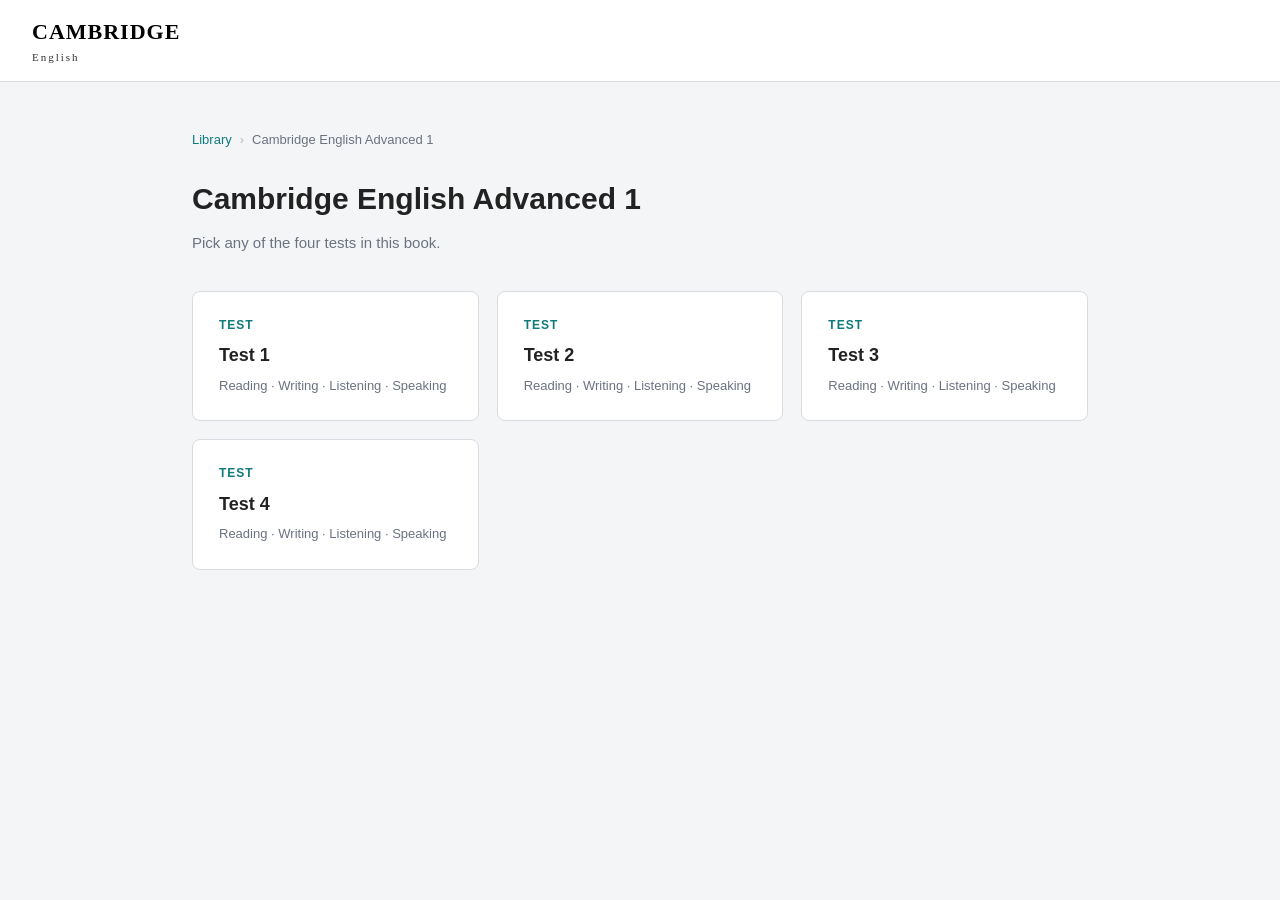
==== book.html @ 83635b46 "Add files via upload" ====
<!DOCTYPE html>
<html lang="en">
<head>
<meta charset="UTF-8">
<meta name="viewport" content="width=device-width, initial-scale=1.0">
<title>Cambridge English — Select Test</title>
<link rel="stylesheet" href="css/base.css">
</head>
<body>

<div class="header">
  <div class="brand">
    <div class="brand-logo">CAMBRIDGE<small>English</small></div>
  </div>
</div>

<div class="menu-container">
  <div class="breadcrumb">
    <a href="index.html">Library</a>
    <span class="sep">›</span>
    <span id="bookTitle">Book</span>
  </div>

  <h1 id="pageTitle">Select a test</h1>
  <p class="subtitle">Pick any of the four tests in this book.</p>

  <div class="menu-grid" id="testGrid"></div>
</div>

<script>
  const params = new URLSearchParams(window.location.search);
  const book = params.get('book') || 'cae1';

  const BOOKS = {
    cae1: { title: 'Cambridge English Advanced 1', tests: 4 },
    cae2: { title: 'Cambridge English Advanced 2', tests: 4 },
    cae3: { title: 'Cambridge English Advanced 3', tests: 4 },
    cae4: { title: 'Cambridge English Advanced 4', tests: 4 },
    cae5: { title: 'Cambridge English Advanced 5', tests: 4 },
  };

  const info = BOOKS[book] || { title: 'Unknown book', tests: 0 };
  document.getElementById('bookTitle').textContent = info.title;
  document.getElementById('pageTitle').textContent = info.title;

  const grid = document.getElementById('testGrid');
  for (let i = 1; i <= info.tests; i++) {
    const card = document.createElement('a');
    card.className = 'menu-card';
    card.href = `test.html?book=${book}&test=${i}`;
    card.innerHTML = `
      <span class="card-label">Test</span>
      <span class="card-title">Test ${i}</span>
      <span class="card-meta">Reading · Writing · Listening · Speaking</span>`;
    grid.appendChild(card);
  }
</script>

</body>
</html>
---- css/base.css ----
:root {
  --bg: #f4f5f7;
  --border: #d8dce2;
  --text: #1a1a1a;
  --muted: #6b7280;
  --teal: #0f7a7a;
  --teal-dark: #0b5c5c;
  --blue: #4a9eff;
  --orange: #ff8c1a;
}

* { box-sizing: border-box; }

html, body {
  margin: 0;
  padding: 0;
  font-family: Arial, Helvetica, sans-serif;
  background: var(--bg);
  color: var(--text);
  font-size: 15px;
  line-height: 1.6;
}

a { color: inherit; text-decoration: none; }

/* Shared page header */
.header {
  background: #fff;
  border-bottom: 1px solid var(--border);
  padding: 14px 32px;
  display: flex;
  align-items: center;
  justify-content: space-between;
}
.brand { display: flex; align-items: center; gap: 16px; }
.brand-logo {
  font-family: 'Times New Roman', serif;
  font-weight: bold;
  font-size: 22px;
  letter-spacing: 1px;
  color: #000;
}
.brand-logo small {
  display: block;
  font-size: 11px;
  font-weight: normal;
  letter-spacing: 2px;
  color: #333;
}
.candidate-id {
  font-size: 13px;
  color: #333;
  margin-left: 40px;
}
.header-icons {
  display: flex;
  gap: 22px;
  color: #444;
  font-size: 18px;
}
.header-icons span { cursor: pointer; }

/* Menu / selection pages */
.menu-container {
  max-width: 960px;
  margin: 0 auto;
  padding: 48px 32px 80px;
}
.menu-container h1 {
  font-size: 30px;
  margin: 0 0 8px;
  color: #222;
}
.menu-container .subtitle {
  color: var(--muted);
  font-size: 15px;
  margin: 0 0 36px;
}
.breadcrumb {
  display: flex;
  gap: 8px;
  font-size: 13px;
  color: var(--muted);
  margin-bottom: 24px;
  flex-wrap: wrap;
}
.breadcrumb a { color: var(--teal); }
.breadcrumb a:hover { text-decoration: underline; }
.breadcrumb .sep { color: #bbb; }

.menu-grid {
  display: grid;
  grid-template-columns: repeat(auto-fit, minmax(260px, 1fr));
  gap: 18px;
}
.menu-card {
  background: #fff;
  border: 1px solid var(--border);
  border-radius: 8px;
  padding: 24px 26px;
  cursor: pointer;
  transition: border-color 0.15s, transform 0.15s, box-shadow 0.15s;
  display: flex;
  flex-direction: column;
  gap: 6px;
  text-align: left;
  font-family: inherit;
  font-size: inherit;
  color: inherit;
}
.menu-card:hover {
  border-color: var(--teal);
  transform: translateY(-2px);
  box-shadow: 0 6px 16px rgba(15, 122, 122, 0.12);
}
.menu-card .card-label {
  font-size: 12px;
  text-transform: uppercase;
  letter-spacing: 1px;
  color: var(--teal);
  font-weight: bold;
}
.menu-card .card-title {
  font-size: 18px;
  font-weight: bold;
  color: #222;
}
.menu-card .card-meta {
  font-size: 13px;
  color: var(--muted);
}
.menu-card.disabled {
  opacity: 0.5;
  cursor: not-allowed;
}
.menu-card.disabled:hover {
  border-color: var(--border);
  transform: none;
  box-shadow: none;
}

.error-box {
  background: #fff3f3;
  border: 1px solid #f5c2c2;
  color: #8a1f1f;
  padding: 20px 24px;
  border-radius: 6px;
  margin: 24px 0;
}
.coming-soon {
  background: #fff;
  border: 1px dashed #b8bec8;
  border-radius: 8px;
  padding: 48px 32px;
  text-align: center;
  color: var(--muted);
  margin: 24px 0;
}
.coming-soon h2 {
  color: #444;
  margin: 0 0 8px;
  font-size: 22px;
}
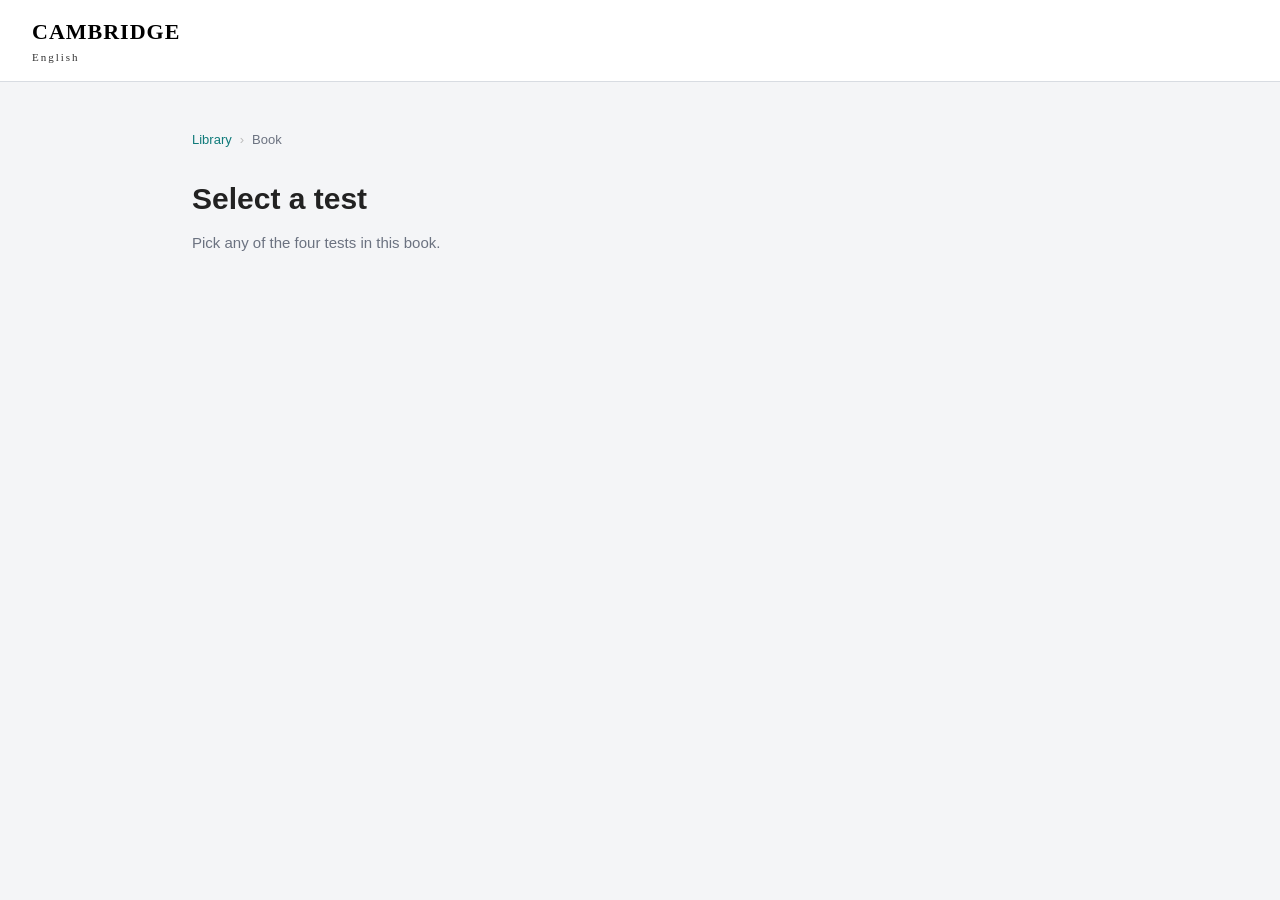
==== commit 1a78fcc4: "Update book.html" ====
--- a/book.html
+++ b/book.html
@@ -39,19 +39,21 @@
     cae5: { title: 'Cambridge English Advanced 5', tests: 4 },
   };
 
-  const info = BOOKS[book] || { title: 'Unknown book', tests: 0 };
-  document.getElementById('bookTitle').textContent = info.title;
-  document.getElementById('pageTitle').textContent = info.title;
-
   const grid = document.getElementById('testGrid');
-  for (let i = 1; i <= info.tests; i++) {
+  // Determine the starting test number
+  const startNum = (book === 'cae2') ? 5 : 1; 
+  const endNum = (book === 'cae2') ? 8 : info.tests;
+  
+  for (let i = startNum; i <= endNum; i++) {
     const card = document.createElement('a');
     card.className = 'menu-card';
+    // This will now link to test.html?book=cae2&test=5 (6, 7, or 8)
     card.href = `test.html?book=${book}&test=${i}`;
+    
     card.innerHTML = `
-      <span class="card-label">Test</span>
-      <span class="card-title">Test ${i}</span>
-      <span class="card-meta">Reading · Writing · Listening · Speaking</span>`;
+      <span class="card-label">Test ${i}</span>
+      <span class="card-title">Practice Test ${i}</span>
+    `;
     grid.appendChild(card);
   }
 </script>
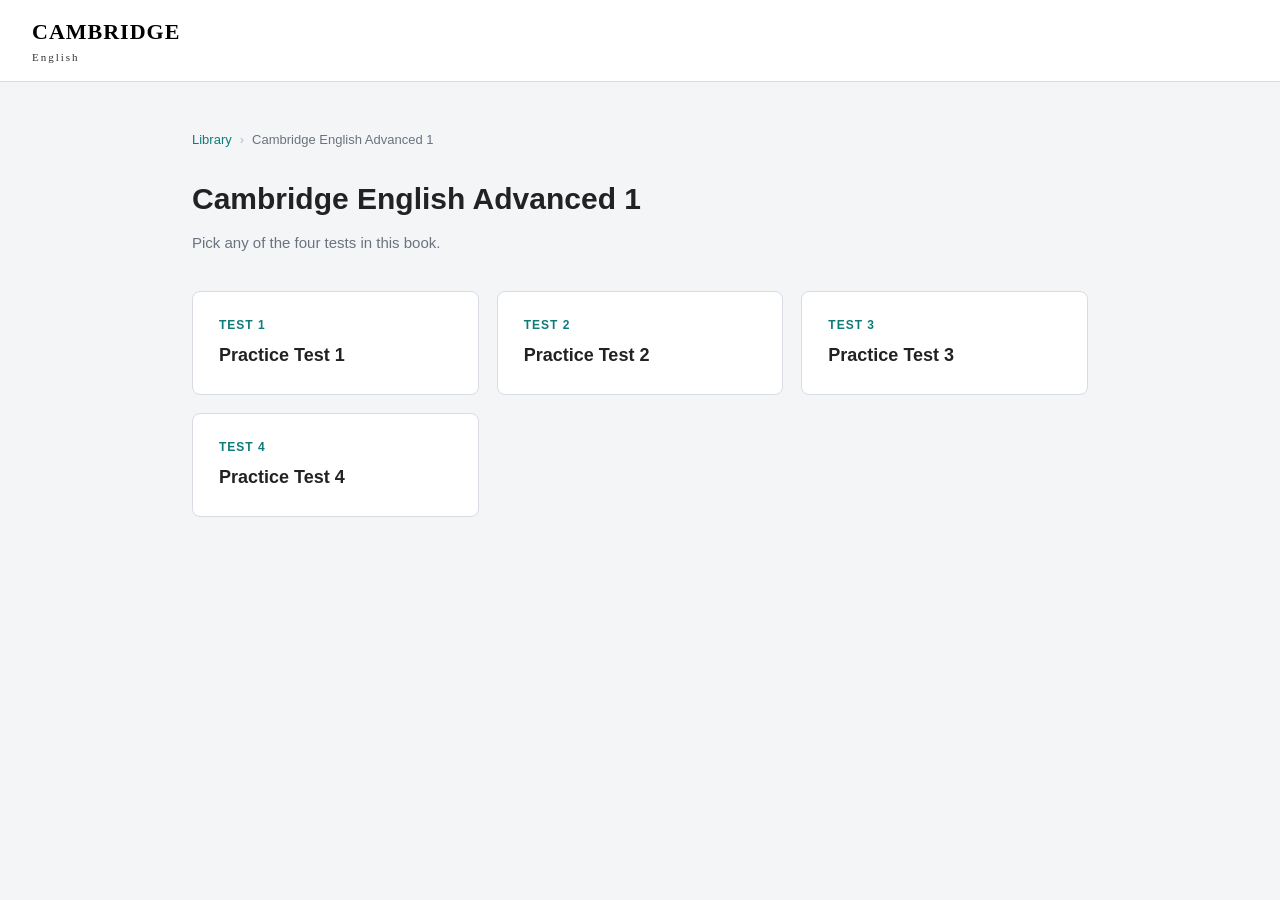
==== commit c675ffdf: "Update book.html" ====
--- a/book.html
+++ b/book.html
@@ -39,15 +39,25 @@
     cae5: { title: 'Cambridge English Advanced 5', tests: 4 },
   };
 
+  // FIX 1: Define info so the script knows how many tests exist
+  const info = BOOKS[book] || { title: 'Unknown book', tests: 4 };
+
+  // FIX 2: Restore the titles so the user knows which book they opened
+  document.getElementById('bookTitle').textContent = info.title;
+  document.getElementById('pageTitle').textContent = info.title;
+
   const grid = document.getElementById('testGrid');
-  // Determine the starting test number
-  const startNum = (book === 'cae2') ? 5 : 1; 
-  const endNum = (book === 'cae2') ? 8 : info.tests;
+
+  // FIX 3: Improved Logic for test numbering (Works for all books)
+  // Extract the number from 'cae2' -> 2
+  const bookNum = parseInt(book.replace('cae', '')); 
+  // Calculate start (e.g., Book 2: (2-1)*4 + 1 = 5)
+  const startNum = ((bookNum - 1) * 4) + 1;
+  const endNum = startNum + (info.tests - 1);
   
   for (let i = startNum; i <= endNum; i++) {
     const card = document.createElement('a');
     card.className = 'menu-card';
-    // This will now link to test.html?book=cae2&test=5 (6, 7, or 8)
     card.href = `test.html?book=${book}&test=${i}`;
     
     card.innerHTML = `
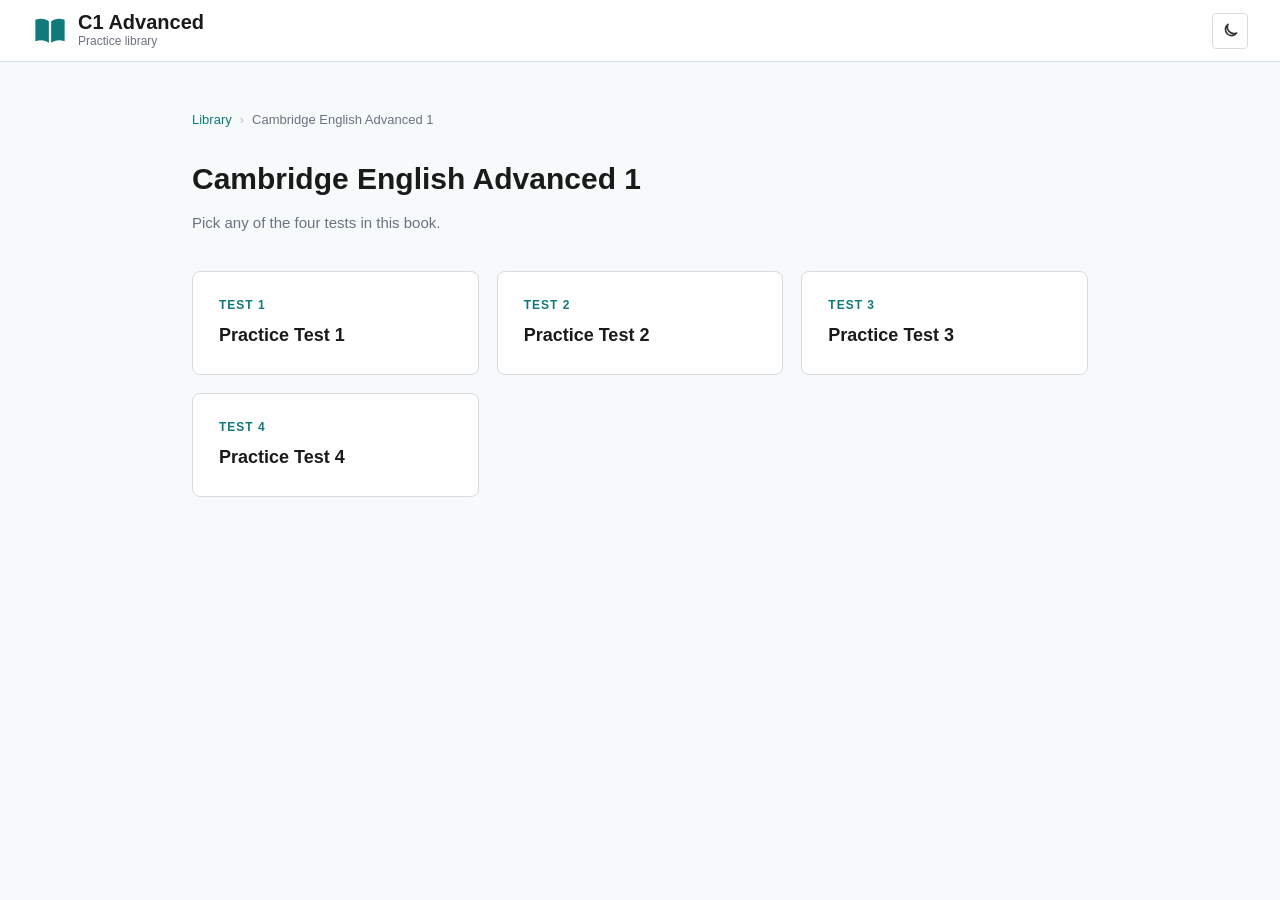
==== commit 57114096: "Massive update" ====
--- a/book.html
+++ b/book.html
@@ -3,14 +3,22 @@
 <head>
 <meta charset="UTF-8">
 <meta name="viewport" content="width=device-width, initial-scale=1.0">
-<title>Cambridge English — Select Test</title>
+<title>C1 Advanced — Select Test</title>
 <link rel="stylesheet" href="css/base.css">
+<script src="js/ui.js"></script>
 </head>
 <body>
 
 <div class="header">
-  <div class="brand">
-    <div class="brand-logo">CAMBRIDGE<small>English</small></div>
+  <a class="brand" href="index.html">
+    <svg viewBox="0 0 32 32" aria-hidden="true"><path fill="currentColor" d="M3 6c5-1.6 9-.9 12 1.6v19c-3-2.3-7-3-12-1.6V6Zm26 0c-5-1.6-9-.9-12 1.6v19c3-2.3 7-3 12-1.6V6Z"/></svg>
+    <div><span class="brand-name">C1 Advanced</span><span class="brand-sub">Practice library</span></div>
+  </a>
+  <div class="header-icons">
+    <button class="theme-toggle" type="button" data-theme-toggle aria-label="Switch between light and dark theme" title="Light / dark theme">
+      <svg class="i-moon" viewBox="0 0 24 24" fill="none" stroke="currentColor" stroke-width="2" stroke-linecap="round" stroke-linejoin="round" aria-hidden="true"><path d="M20 14.5A8 8 0 0 1 9.5 4 7.5 7.5 0 1 0 20 14.5Z"/></svg>
+      <svg class="i-sun" viewBox="0 0 24 24" fill="none" stroke="currentColor" stroke-width="2" stroke-linecap="round" aria-hidden="true"><circle cx="12" cy="12" r="4"/><path d="M12 2v2.5M12 19.5V22M2 12h2.5M19.5 12H22M4.9 4.9l1.8 1.8M17.3 17.3l1.8 1.8M4.9 19.1l1.8-1.8M17.3 6.7l1.8-1.8"/></svg>
+    </button>
   </div>
 </div>
 
@@ -33,7 +41,7 @@
 
   const BOOKS = {
     cae1: { title: 'Cambridge English Advanced 1', tests: 4 },
-    cae2: { title: 'Cambridge English Advanced 2', tests: 4 },
+    cae2: { title: 'Cambridge English Advanced 2', tests: 6 },
     cae3: { title: 'Cambridge English Advanced 3', tests: 4 },
     cae4: { title: 'Cambridge English Advanced 4', tests: 4 },
     cae5: { title: 'Cambridge English Advanced 5', tests: 4 },
--- a/css/base.css
+++ b/css/base.css
@@ -1,12 +1,84 @@
+/* Shared tokens, header and menu pages. Every colour used by the site is defined here. */
+
 :root {
-  --bg: #f4f5f7;
+  --bg: #f7fafa;
+  --surface: #ffffff;
+  --soft: #f1f4f5;
   --border: #d8dce2;
+  --line: #b8bec8;
+  --dash: #e3e6eb;
   --text: #1a1a1a;
+  --text-2: #333333;
   --muted: #6b7280;
+  --faint: #888888;
   --teal: #0f7a7a;
   --teal-dark: #0b5c5c;
-  --blue: #4a9eff;
+  --blue: #3d8fd1;
   --orange: #ff8c1a;
+  --hover: #e9eeee;
+  --selected: #c7def5;
+  --on-selected: #000000;
+  --drop: #eaf4ff;
+  --gap-border: #9099a5;
+  --dark-1: #232323;
+  --dark-2: #3d3d3d;
+  --on-dark: #ffffff;
+  --opt-hover: #2a6c96;
+  --divider: rgba(0, 0, 0, 0.5);
+  --divider-bar: rgba(0, 0, 0, 0.38);
+  --scroll-thumb: rgba(0, 0, 0, 0.4);
+  --scroll-thumb-hover: rgba(0, 0, 0, 0.55);
+  --nav-prev: #666666;
+  --ok: #0a7a3e;
+  --bad: #b81b1b;
+  --warn: #b37400;
+  --err-bg: #fff3f3;
+  --err-border: #f5c2c2;
+  --err-text: #8a1f1f;
+  --shadow: rgba(0, 0, 0, 0.3);
+  --card-shadow: rgba(15, 122, 122, 0.12);
+  color-scheme: light;
+}
+
+/* js/ui.js always sets data-theme on <html>, from the saved choice or the system setting. */
+:root[data-theme="dark"] {
+  --bg: #14181a;
+  --surface: #1e2326;
+  --soft: #262c30;
+  --border: #363d42;
+  --line: #4a5258;
+  --dash: #343b40;
+  --text: #e9edee;
+  --text-2: #cfd5d8;
+  --muted: #9aa4aa;
+  --faint: #8a9499;
+  --teal: #1fa3a3;
+  --teal-dark: #178585;
+  --blue: #5aa6e0;
+  --orange: #ff9d3d;
+  --hover: #2a3034;
+  --selected: #234a63;
+  --on-selected: #ffffff;
+  --drop: #1d3547;
+  --gap-border: #6b757c;
+  --dark-1: #0b0d0e;
+  --dark-2: #343a3e;
+  --on-dark: #ffffff;
+  --opt-hover: #2f7bab;
+  --divider: rgba(255, 255, 255, 0.45);
+  --divider-bar: rgba(255, 255, 255, 0.32);
+  --scroll-thumb: rgba(255, 255, 255, 0.32);
+  --scroll-thumb-hover: rgba(255, 255, 255, 0.48);
+  --nav-prev: #5d6367;
+  --ok: #5fc27e;
+  --bad: #f08a80;
+  --warn: #e0a84a;
+  --err-bg: #3a2222;
+  --err-border: #6b3a3a;
+  --err-text: #f3b4b4;
+  --shadow: rgba(0, 0, 0, 0.6);
+  --card-shadow: rgba(0, 0, 0, 0.4);
+  color-scheme: dark;
 }
 
 * { box-sizing: border-box; }
@@ -23,42 +95,80 @@
 
 a { color: inherit; text-decoration: none; }
 
+/* Rectangular scrollbars, as in the exam player */
+::-webkit-scrollbar { width: 14px; height: 14px; }
+::-webkit-scrollbar-track { background: transparent; }
+::-webkit-scrollbar-thumb { background: var(--scroll-thumb); border-radius: 0; }
+::-webkit-scrollbar-thumb:hover { background: var(--scroll-thumb-hover); }
+::-webkit-scrollbar-corner { background: transparent; }
+@supports not selector(::-webkit-scrollbar) {
+  * { scrollbar-color: var(--scroll-thumb) transparent; }
+}
+
 /* Shared page header */
 .header {
-  background: #fff;
+  background: var(--surface);
   border-bottom: 1px solid var(--border);
-  padding: 14px 32px;
+  padding: 10px 32px;
+  min-height: 62px;
   display: flex;
   align-items: center;
-  justify-content: space-between;
-}
-.brand { display: flex; align-items: center; gap: 16px; }
-.brand-logo {
-  font-family: 'Times New Roman', serif;
-  font-weight: bold;
-  font-size: 22px;
-  letter-spacing: 1px;
-  color: #000;
-}
-.brand-logo small {
+  gap: 24px;
+}
+.brand { display: flex; align-items: center; gap: 10px; color: var(--text); }
+.brand svg { width: 36px; height: 36px; color: var(--teal); flex-shrink: 0; }
+.brand-name {
   display: block;
-  font-size: 11px;
-  font-weight: normal;
-  letter-spacing: 2px;
-  color: #333;
+  font-weight: bold;
+  font-size: 20px;
+  line-height: 1.15;
+}
+.brand-sub {
+  display: block;
+  font-size: 12px;
+  line-height: 1.3;
+  color: var(--muted);
 }
 .candidate-id {
   font-size: 13px;
-  color: #333;
-  margin-left: 40px;
-}
+  font-weight: bold;
+  color: var(--text-2);
+  margin-left: 16px;
+}
+.timer {
+  margin-left: auto;
+  font-size: 20px;
+  font-weight: bold;
+  letter-spacing: 0.5px;
+  font-variant-numeric: tabular-nums;
+}
+.timer.low { color: var(--bad); }
 .header-icons {
   display: flex;
-  gap: 22px;
-  color: #444;
-  font-size: 18px;
-}
-.header-icons span { cursor: pointer; }
+  align-items: center;
+  gap: 16px;
+  margin-left: auto;
+  color: var(--text-2);
+}
+.header-icons svg { width: 24px; height: 24px; display: block; }
+.theme-toggle {
+  display: flex;
+  align-items: center;
+  justify-content: center;
+  width: 36px; height: 36px;
+  padding: 0;
+  border: 1px solid var(--border);
+  border-radius: 4px;
+  background: var(--surface);
+  color: var(--text-2);
+  cursor: pointer;
+}
+.theme-toggle:hover { background: var(--hover); }
+.theme-toggle:focus-visible { outline: 2px solid var(--blue); outline-offset: 2px; }
+.theme-toggle svg { width: 20px; height: 20px; }
+.theme-toggle .i-sun { display: none; }
+:root[data-theme="dark"] .theme-toggle .i-sun { display: block; }
+:root[data-theme="dark"] .theme-toggle .i-moon { display: none; }
 
 /* Menu / selection pages */
 .menu-container {
@@ -69,7 +179,7 @@
 .menu-container h1 {
   font-size: 30px;
   margin: 0 0 8px;
-  color: #222;
+  color: var(--text);
 }
 .menu-container .subtitle {
   color: var(--muted);
@@ -86,7 +196,7 @@
 }
 .breadcrumb a { color: var(--teal); }
 .breadcrumb a:hover { text-decoration: underline; }
-.breadcrumb .sep { color: #bbb; }
+.breadcrumb .sep { color: var(--line); }
 
 .menu-grid {
   display: grid;
@@ -94,7 +204,7 @@
   gap: 18px;
 }
 .menu-card {
-  background: #fff;
+  background: var(--surface);
   border: 1px solid var(--border);
   border-radius: 8px;
   padding: 24px 26px;
@@ -111,7 +221,7 @@
 .menu-card:hover {
   border-color: var(--teal);
   transform: translateY(-2px);
-  box-shadow: 0 6px 16px rgba(15, 122, 122, 0.12);
+  box-shadow: 0 6px 16px var(--card-shadow);
 }
 .menu-card .card-label {
   font-size: 12px;
@@ -123,7 +233,7 @@
 .menu-card .card-title {
   font-size: 18px;
   font-weight: bold;
-  color: #222;
+  color: var(--text);
 }
 .menu-card .card-meta {
   font-size: 13px;
@@ -140,24 +250,25 @@
 }
 
 .error-box {
-  background: #fff3f3;
-  border: 1px solid #f5c2c2;
-  color: #8a1f1f;
+  background: var(--err-bg);
+  border: 1px solid var(--err-border);
+  color: var(--err-text);
   padding: 20px 24px;
   border-radius: 6px;
   margin: 24px 0;
 }
 .coming-soon {
-  background: #fff;
-  border: 1px dashed #b8bec8;
+  background: var(--surface);
+  border: 1px dashed var(--line);
   border-radius: 8px;
   padding: 48px 32px;
   text-align: center;
   color: var(--muted);
-  margin: 24px 0;
+  margin: 24px 32px;
 }
 .coming-soon h2 {
-  color: #444;
+  color: var(--text-2);
   margin: 0 0 8px;
   font-size: 22px;
 }
+.coming-soon a { color: var(--teal); }
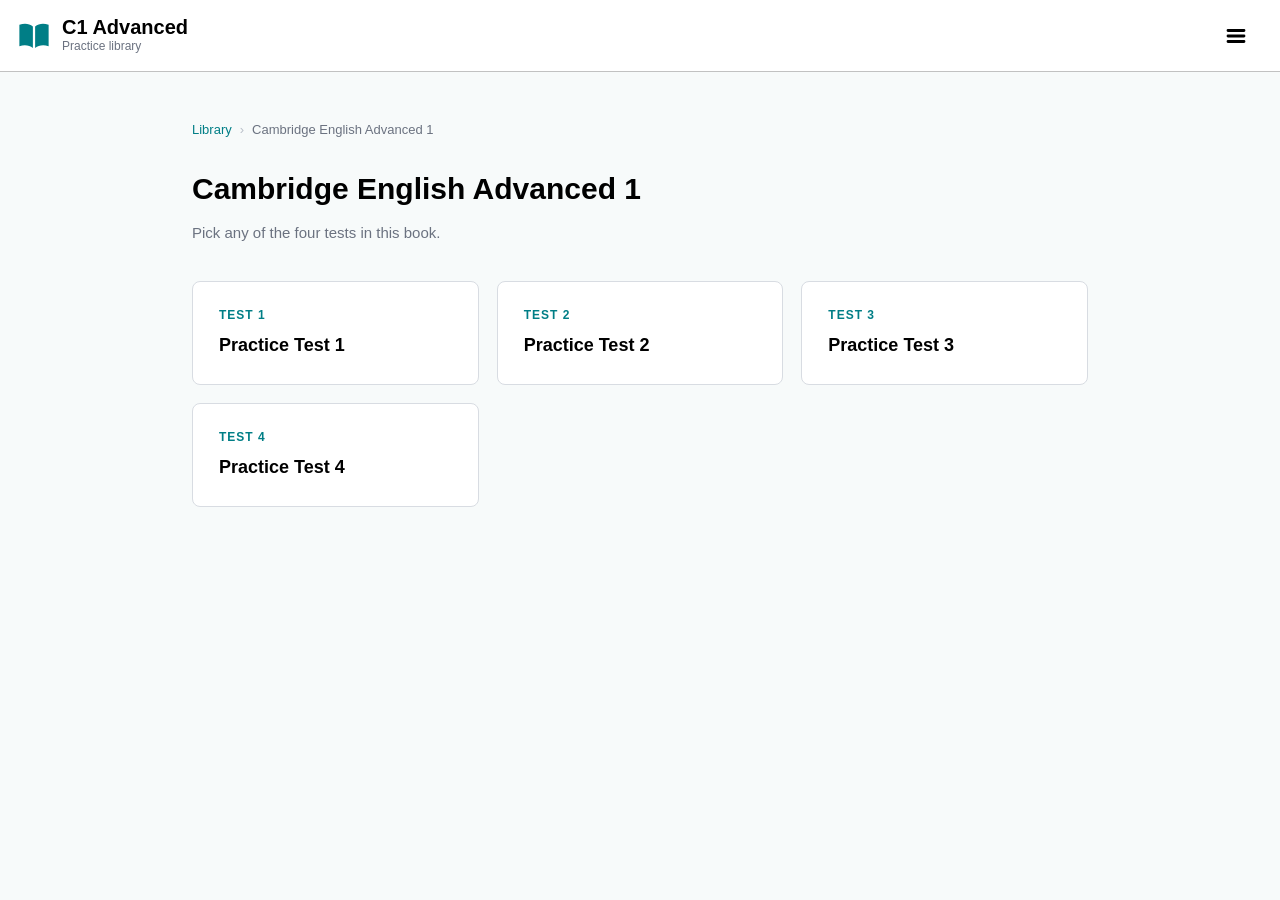
==== commit 32dbcc75: "Add files via upload" ====
--- a/book.html
+++ b/book.html
@@ -4,8 +4,8 @@
 <meta charset="UTF-8">
 <meta name="viewport" content="width=device-width, initial-scale=1.0">
 <title>C1 Advanced — Select Test</title>
-<link rel="stylesheet" href="css/base.css">
-<script src="js/ui.js"></script>
+<link rel="stylesheet" href="css/base.css?v=4">
+<script src="js/ui.js?v=4"></script>
 </head>
 <body>
 
@@ -15,10 +15,7 @@
     <div><span class="brand-name">C1 Advanced</span><span class="brand-sub">Practice library</span></div>
   </a>
   <div class="header-icons">
-    <button class="theme-toggle" type="button" data-theme-toggle aria-label="Switch between light and dark theme" title="Light / dark theme">
-      <svg class="i-moon" viewBox="0 0 24 24" fill="none" stroke="currentColor" stroke-width="2" stroke-linecap="round" stroke-linejoin="round" aria-hidden="true"><path d="M20 14.5A8 8 0 0 1 9.5 4 7.5 7.5 0 1 0 20 14.5Z"/></svg>
-      <svg class="i-sun" viewBox="0 0 24 24" fill="none" stroke="currentColor" stroke-width="2" stroke-linecap="round" aria-hidden="true"><circle cx="12" cy="12" r="4"/><path d="M12 2v2.5M12 19.5V22M2 12h2.5M19.5 12H22M4.9 4.9l1.8 1.8M17.3 17.3l1.8 1.8M4.9 19.1l1.8-1.8M17.3 6.7l1.8-1.8"/></svg>
-    </button>
+    <button class="hbtn" type="button" data-options aria-label="Options" title="Options"><svg viewBox="0 0 24 24" fill="none" stroke="currentColor" stroke-width="2.8" stroke-linecap="round" aria-hidden="true"><path d="M4 6.5h16M4 12h16M4 17.5h16"/></svg></button>
   </div>
 </div>
 
--- a/css/base.css
+++ b/css/base.css
@@ -1,4 +1,7 @@
-/* Shared tokens, header and menu pages. Every colour used by the site is defined here. */
+/* Shared tokens, header, options menu, notes and the library pages.
+   Every colour used by the site is defined here, once per contrast theme.
+   Sizes written in rem follow the text size chosen in Options
+   (16px regular, 21px large, 26px extra large). */
 
 :root {
   --bg: #f7fafa;
@@ -7,28 +10,60 @@
   --border: #d8dce2;
   --line: #b8bec8;
   --dash: #e3e6eb;
-  --text: #1a1a1a;
+  --text: #000000;
   --text-2: #333333;
   --muted: #6b7280;
   --faint: #888888;
-  --teal: #0f7a7a;
-  --teal-dark: #0b5c5c;
-  --blue: #3d8fd1;
-  --orange: #ff8c1a;
-  --hover: #e9eeee;
-  --selected: #c7def5;
+  --teal: #007e86;
+  --teal-dark: #00646b;
+  --on-accent: #ffffff;
+  --blue: #418ec8;
+  --orange: #f4663b;
+  --hover: #e4e4e4;
+  --selected: #bbd8f0;
   --on-selected: #000000;
   --drop: #eaf4ff;
-  --gap-border: #9099a5;
-  --dark-1: #232323;
+  --gap-border: #949494;
+  --dark-1: #272727;
   --dark-2: #3d3d3d;
   --on-dark: #ffffff;
   --opt-hover: #2a6c96;
   --divider: rgba(0, 0, 0, 0.5);
-  --divider-bar: rgba(0, 0, 0, 0.38);
+  --divider-hover: #2a6c96;
+  --divider-strip: #dee1e1;
+  --resize-bg: #f9f9f9;
+  --resize-bg-hover: #e1e1e1;
+  --resize-fg: #535353;
+  --resize-active: #2a6c96;
+  --rubric-border: #d5d5d5;
+  --header-line: #c1c1c1;
+  --choice-border: #919191;
+  --dash-border: #333333;
+  --flag-off: #4d4d4d;
   --scroll-thumb: rgba(0, 0, 0, 0.4);
-  --scroll-thumb-hover: rgba(0, 0, 0, 0.55);
   --nav-prev: #666666;
+  --foot-item: #efefef;
+  --foot-hover: #e2e2e2;
+  --foot-fg: #535353;
+  --foot-muted: #757575;
+  --bar-empty: #e6e6e6;
+  --cur-bg: #d9f1f2;
+  --cur-fg: #000000;
+  --menu-main: #2a6c96;
+  --menu-main-hover: #19445f;
+  --menu-hover: #e9f0f7;
+  --side-bg: #e8e8e8;
+  --side-shadow: #9b9a9a;
+  --link: #004080;
+  --hl: #7d4a5a;
+  --hl-fg: #ffffff;
+  --hl-overlap: #ff70ff;
+  --hl-overlap-fg: #000000;
+  --note: #204ccf;
+  --note-focus: #1e46be;
+  --note-fg: #ffffff;
+  --adder-fg: #737373;
+  --adder-fg-hover: #202020;
   --ok: #0a7a3e;
   --bad: #b81b1b;
   --warn: #b37400;
@@ -40,46 +75,98 @@
   color-scheme: light;
 }
 
-/* js/ui.js always sets data-theme on <html>, from the saved choice or the system setting. */
-:root[data-theme="dark"] {
-  --bg: #14181a;
-  --surface: #1e2326;
-  --soft: #262c30;
-  --border: #363d42;
-  --line: #4a5258;
-  --dash: #343b40;
-  --text: #e9edee;
-  --text-2: #cfd5d8;
-  --muted: #9aa4aa;
-  --faint: #8a9499;
-  --teal: #1fa3a3;
-  --teal-dark: #178585;
-  --blue: #5aa6e0;
-  --orange: #ff9d3d;
-  --hover: #2a3034;
-  --selected: #234a63;
-  --on-selected: #ffffff;
+/* White on black and Yellow on black. js/ui.js sets data-theme on <html>. */
+:root[data-theme="wob"], :root[data-theme="yob"] {
+  --bg: #000000;
+  --surface: #000000;
+  --soft: #1c1c1c;
+  --border: #ffffff;
+  --line: #ffffff;
+  --dash: #666666;
+  --text: #ffffff;
+  --text-2: #ffffff;
+  --muted: #d0d0d0;
+  --faint: #bbbbbb;
+  --teal: #00c2cc;
+  --teal-dark: #00a3ac;
+  --on-accent: #000000;
+  --blue: #6ab4ee;
+  --orange: #ff7a52;
+  --hover: #333333;
+  --selected: #ffffff;
+  --on-selected: #000000;
   --drop: #1d3547;
-  --gap-border: #6b757c;
-  --dark-1: #0b0d0e;
-  --dark-2: #343a3e;
+  --gap-border: #ffffff;
+  --dark-1: #000000;
+  --dark-2: #333333;
   --on-dark: #ffffff;
-  --opt-hover: #2f7bab;
-  --divider: rgba(255, 255, 255, 0.45);
-  --divider-bar: rgba(255, 255, 255, 0.32);
-  --scroll-thumb: rgba(255, 255, 255, 0.32);
-  --scroll-thumb-hover: rgba(255, 255, 255, 0.48);
-  --nav-prev: #5d6367;
-  --ok: #5fc27e;
-  --bad: #f08a80;
-  --warn: #e0a84a;
-  --err-bg: #3a2222;
-  --err-border: #6b3a3a;
-  --err-text: #f3b4b4;
-  --shadow: rgba(0, 0, 0, 0.6);
-  --card-shadow: rgba(0, 0, 0, 0.4);
+  --opt-hover: #2a6c96;
+  --divider: rgba(255, 255, 255, 0.7);
+  --divider-hover: #6ab4ee;
+  --divider-strip: #2b2b2b;
+  --resize-bg: #000000;
+  --resize-bg-hover: #333333;
+  --resize-fg: #ffffff;
+  --resize-active: #2a6c96;
+  --rubric-border: #ffffff;
+  --header-line: #ffffff;
+  --choice-border: #ffffff;
+  --dash-border: #ffffff;
+  --flag-off: #ffffff;
+  --scroll-thumb: rgba(255, 255, 255, 0.5);
+  --nav-prev: #555555;
+  --foot-item: #1c1c1c;
+  --foot-hover: #333333;
+  --foot-fg: #ffffff;
+  --foot-muted: #cfcfcf;
+  --bar-empty: #555555;
+  --cur-bg: #ffffff;
+  --cur-fg: #000000;
+  --menu-main: #2a6c96;
+  --menu-main-hover: #3b85b5;
+  --menu-hover: #333333;
+  --side-bg: #1c1c1c;
+  --side-shadow: #000000;
+  --link: #8ecbff;
+  --adder-fg: #d0d0d0;
+  --adder-fg-hover: #ffffff;
+  --ok: #6fdc8c;
+  --bad: #ff8a80;
+  --warn: #ffd54f;
+  --err-bg: #3a1212;
+  --err-border: #ff8a80;
+  --err-text: #ffd0cc;
+  --shadow: rgba(255, 255, 255, 0.25);
+  --card-shadow: rgba(255, 255, 255, 0.2);
   color-scheme: dark;
 }
+:root[data-theme="yob"] {
+  --border: #ffe600;
+  --line: #ffe600;
+  --text: #ffe600;
+  --text-2: #ffe600;
+  --muted: #e6cf00;
+  --faint: #ccb800;
+  --selected: #ffe600;
+  --gap-border: #ffe600;
+  --on-dark: #ffe600;
+  --resize-fg: #ffe600;
+  --rubric-border: #ffe600;
+  --header-line: #ffe600;
+  --choice-border: #ffe600;
+  --dash-border: #ffe600;
+  --flag-off: #ffe600;
+  --foot-fg: #ffe600;
+  --foot-muted: #e6cf00;
+  --cur-bg: #ffe600;
+  --adder-fg: #e6cf00;
+  --adder-fg-hover: #ffe600;
+}
+
+/* Text size. The header grows a little less than the rest, as in the exam player. */
+html { font-size: 16px; --hf: 16px; }
+html[data-size="l"] { font-size: 21px; --hf: 19.5px; }
+html[data-size="xl"] { font-size: 26px; --hf: 23.9px; }
 
 * { box-sizing: border-box; }
 
@@ -89,186 +176,260 @@
   font-family: Arial, Helvetica, sans-serif;
   background: var(--bg);
   color: var(--text);
-  font-size: 15px;
   line-height: 1.6;
 }
+body { font-size: 0.9375rem; }
 
 a { color: inherit; text-decoration: none; }
 
-/* Rectangular scrollbars, as in the exam player */
-::-webkit-scrollbar { width: 14px; height: 14px; }
+/* Rectangular scrollbars, 17px wide; the thumb keeps one colour whatever the mouse does */
+::-webkit-scrollbar { width: 17px; height: 17px; }
 ::-webkit-scrollbar-track { background: transparent; }
 ::-webkit-scrollbar-thumb { background: var(--scroll-thumb); border-radius: 0; }
-::-webkit-scrollbar-thumb:hover { background: var(--scroll-thumb-hover); }
 ::-webkit-scrollbar-corner { background: transparent; }
 @supports not selector(::-webkit-scrollbar) {
   * { scrollbar-color: var(--scroll-thumb) transparent; }
 }
 
-/* Shared page header */
+/* ---------------------------------------------------------
+   Header (sizes in em of the header's own font size)
+   --------------------------------------------------------- */
 .header {
+  font-size: var(--hf);
   background: var(--surface);
-  border-bottom: 1px solid var(--border);
-  padding: 10px 32px;
-  min-height: 62px;
+  border-bottom: 1px solid var(--header-line);
+  padding: 0 0 0 1em;
+  height: 4.5em;
   display: flex;
   align-items: center;
-  gap: 24px;
-}
-.brand { display: flex; align-items: center; gap: 10px; color: var(--text); }
-.brand svg { width: 36px; height: 36px; color: var(--teal); flex-shrink: 0; }
-.brand-name {
-  display: block;
-  font-weight: bold;
-  font-size: 20px;
-  line-height: 1.15;
-}
-.brand-sub {
-  display: block;
-  font-size: 12px;
-  line-height: 1.3;
-  color: var(--muted);
-}
+  gap: 1.5em;
+}
+.brand { display: flex; align-items: center; gap: 0.625em; color: var(--text); min-width: 0; white-space: nowrap; }
+.brand > div { min-width: 0; overflow: hidden; }
+.brand svg { width: 2.25em; height: 2.25em; color: var(--teal); flex-shrink: 0; }
+.brand-name { display: block; font-weight: bold; font-size: 1.25em; line-height: 1.15; }
+.brand-sub { display: block; font-size: 0.75em; line-height: 1.3; color: var(--muted); }
+/* in a narrow window the candidate label gives way first */
 .candidate-id {
-  font-size: 13px;
-  font-weight: bold;
-  color: var(--text-2);
-  margin-left: 16px;
+  font-size: 0.8125em; font-weight: bold; color: var(--text-2); margin-left: 1em;
+  flex: 0 100 auto; min-width: 0; overflow: hidden; white-space: nowrap; text-overflow: ellipsis;
 }
 .timer {
   margin-left: auto;
-  font-size: 20px;
-  font-weight: bold;
-  letter-spacing: 0.5px;
+  font-size: 1.25em; font-weight: bold; letter-spacing: 0.03em; white-space: nowrap;
   font-variant-numeric: tabular-nums;
 }
 .timer.low { color: var(--bad); }
+.timer.hidden-by-user { visibility: hidden; }
 .header-icons {
+  display: flex; align-items: stretch; align-self: stretch;
+  margin-left: auto; padding-right: 1em;
+  color: var(--text);
+}
+/* 56 x 72px buttons (and the status icon), background fades in 0.1s under the mouse */
+.hbtn {
+  width: 3.5em; padding: 0;
+  display: flex; align-items: center; justify-content: center;
+  border: 0; background: transparent; color: inherit;
+  font: inherit; cursor: pointer;
+  transition: background-color 0.1s linear;
+}
+button.hbtn:hover, button.hbtn[aria-expanded="true"] { background: var(--hover); }
+button.hbtn:focus-visible { outline: 2px solid var(--blue); outline-offset: -2px; }
+span.hbtn { cursor: default; }
+.hbtn svg { width: 1.5em; height: 1.5em; display: block; }
+
+/* ---------------------------------------------------------
+   Options: a full-window menu with sub-screens
+   --------------------------------------------------------- */
+.opts {
+  position: fixed; inset: 0; z-index: 900;
+  background: var(--bg); color: var(--text);
+  overflow-y: auto;
+  font-size: 1rem; line-height: 1.25;
+}
+.opts[hidden], .opts-back[hidden], .notes-empty[hidden] { display: none; }
+.opts-head { position: relative; height: 4.5rem; display: flex; align-items: center; justify-content: center; }
+.opts-title { margin: 0; font-size: 1.625rem; font-weight: normal; }
+.opts-back, .opts-close {
+  position: absolute; top: 0; height: 100%;
+  display: flex; align-items: center; gap: 0.5rem;
+  border: 0; background: transparent; color: var(--text);
+  font: inherit; cursor: pointer;
+}
+.opts-back { left: 0.5rem; padding: 0 0.5rem; font-size: 1.625rem; }
+.opts-close { right: 1.5rem; padding: 0 0.75rem; }
+.opts-back svg, .opts-close svg { width: 1.25rem; height: 1.25rem; display: block; }
+.opts-back:hover, .opts-close:hover { color: var(--menu-main); }
+.opts-body { width: 43.75rem; max-width: calc(100% - 2rem); margin: 0.75rem auto 3rem; }
+.opts-group {
+  margin: 0 0 1.0625rem; padding: 0; list-style: none;
+  background: var(--surface); border: 1px solid var(--rubric-border); border-radius: 4px;
+  overflow: hidden;
+}
+.opts-row {
+  width: 100%; min-height: 4.6875rem; padding: 0 2.25rem;
+  display: flex; align-items: center; gap: 1.5rem;
+  border: 0; border-top: 1px solid var(--rubric-border);
+  background: transparent; color: var(--text);
+  font: inherit; font-size: 1.0625rem; text-align: left; cursor: pointer;
+  transition: background-color 0.1s linear;
+}
+.opts-group > li:first-child .opts-row { border-top: 0; }
+.opts-row:hover, .opts-row:focus-visible { background: var(--menu-hover); outline: none; }
+.opts-row .ico { flex: none; width: 1.375rem; height: 1.375rem; color: var(--faint); display: flex; }
+.opts-row .ico svg { width: 100%; height: 100%; }
+.opts-row .lbl { flex: 1 1 auto; }
+.opts-row .chev { flex: none; width: 0.875rem; height: 0.875rem; display: flex; }
+.opts-row .chev svg { width: 100%; height: 100%; }
+.opts-row .tick { flex: none; width: 1.375rem; height: 1.375rem; display: flex; visibility: hidden; }
+.opts-row[aria-checked="true"] .tick { visibility: visible; }
+.opts-group.main { border-color: var(--menu-main); }
+.opts-group.main .opts-row { background: var(--menu-main); color: #fff; }
+.opts-group.main .opts-row .ico { color: #fff; }
+.opts-group.main .opts-row:hover, .opts-group.main .opts-row:focus-visible { background: var(--menu-main-hover); }
+/* small pictures of the three contrast themes */
+.swatch {
+  flex: none; width: 3.5rem; height: 2.375rem; border-radius: 2px;
+  display: flex; flex-direction: column; justify-content: center; gap: 0.25rem; padding: 0 0.4375rem;
+  box-shadow: 0 1px 4px rgba(0, 0, 0, 0.35);
+}
+.swatch i { display: block; height: 2px; background: currentColor; }
+.swatch i:first-child { width: 45%; }
+.swatch.light { background: #fff; color: #000; }
+.swatch.wob { background: #000; color: #fff; }
+.swatch.yob { background: #000; color: #ffe600; }
+
+/* ---------------------------------------------------------
+   Notes panel (300px on the right, full height) and highlights
+   --------------------------------------------------------- */
+body.notes-open { padding-right: 300px; }
+.notes {
+  position: fixed; top: 0; right: 0; bottom: 0; z-index: 600;
+  width: 300px;
+  display: flex; flex-direction: column;
+  background: var(--side-bg); color: var(--text);
+  font-size: 1rem; line-height: normal;
+}
+.notes[hidden] { display: none; }
+.notes-head {
+  flex: none; position: relative; z-index: 2;
+  height: calc(var(--hf) * 4.5);
+  display: flex; align-items: center;
+  background: var(--surface); border-left: 1px solid var(--header-line);
+  box-shadow: 0 2px 8px 1px var(--side-shadow);
+}
+.notes-title { flex: 1 1 0; padding-left: 1rem; }
+.notes-head button {
+  width: 60px; height: 100%; padding: 0;
+  display: flex; align-items: center; justify-content: center;
+  border: 0; background: transparent; color: var(--text-2); cursor: pointer;
+  transition: background-color 0.1s linear;
+}
+.notes-head button:hover { background: var(--hover); }
+.notes-head svg { width: 1.125rem; height: 1.125rem; display: block; }
+.notes-list { flex: 1 1 0; min-height: 0; overflow-y: auto; margin: 0; padding: 3px 0 0 3px; list-style: none; }
+.note-card {
+  position: relative; margin: 0 0 3px; padding: 20px 15px;
+  border-radius: 3px; background: var(--surface); cursor: pointer;
+  transition: background-color 0.1s linear;
+}
+.note-card.focused { background: var(--note-focus); color: var(--note-fg); }
+.note-card .where { font-weight: bold; margin-right: 8px; }
+.note-card .quote { font-style: italic; overflow-wrap: anywhere; }
+.note-card textarea {
+  display: block; width: 100%; margin: 16px 0; padding: 0.2rem 0.4rem;
+  border: 1px solid var(--gap-border); border-radius: 3px;
+  background: var(--surface); color: var(--text);
+  font: inherit; resize: none; overflow: hidden;
+  transition: border 0.2s linear;
+}
+.note-card textarea:focus { outline: none; border-color: var(--blue); box-shadow: 0 0 0 1px var(--blue); }
+.note-card .del {
+  display: block; margin-left: auto; padding: 0;
+  border: 0; background: transparent; color: var(--link);
+  font: inherit; cursor: pointer;
+  transition: color 0.3s;
+}
+.note-card .del:hover { text-decoration: underline; }
+.note-card.focused .del { color: var(--note-fg); }
+.notes-empty { padding: 3rem 1.5rem; text-align: center; color: var(--text-2); }
+.notes-empty b { display: block; margin-bottom: 0.5rem; font-weight: bold; }
+
+/* Highlighted text. A highlight inside another one (an overlap) turns pink. */
+.anno { background: var(--hl); color: var(--hl-fg); cursor: pointer; }
+.anno.note { background: var(--note); color: var(--note-fg); }
+.anno.note.focused { background: var(--note-focus); }
+.anno .anno, .anno .anno.note { background: var(--hl-overlap); color: var(--hl-overlap-fg); }
+body.anno-hidden .anno { background: transparent !important; color: inherit !important; cursor: inherit; }
+
+/* The bubble under a selection (Note / Highlight) or over a highlight (Delete) */
+@keyframes adder-in { from { opacity: 0.05; transform: translateY(-6px); } to { opacity: 1; transform: none; } }
+.adder {
+  position: absolute; z-index: 999;
   display: flex;
-  align-items: center;
-  gap: 16px;
-  margin-left: auto;
-  color: var(--text-2);
-}
-.header-icons svg { width: 24px; height: 24px; display: block; }
-.theme-toggle {
-  display: flex;
-  align-items: center;
-  justify-content: center;
-  width: 36px; height: 36px;
-  padding: 0;
-  border: 1px solid var(--border);
-  border-radius: 4px;
+  border: 1px solid var(--adder-fg); border-radius: 4px;
   background: var(--surface);
-  color: var(--text-2);
-  cursor: pointer;
-}
-.theme-toggle:hover { background: var(--hover); }
-.theme-toggle:focus-visible { outline: 2px solid var(--blue); outline-offset: 2px; }
-.theme-toggle svg { width: 20px; height: 20px; }
-.theme-toggle .i-sun { display: none; }
-:root[data-theme="dark"] .theme-toggle .i-sun { display: block; }
-:root[data-theme="dark"] .theme-toggle .i-moon { display: none; }
-
-/* Menu / selection pages */
-.menu-container {
-  max-width: 960px;
-  margin: 0 auto;
-  padding: 48px 32px 80px;
-}
-.menu-container h1 {
-  font-size: 30px;
-  margin: 0 0 8px;
-  color: var(--text);
-}
-.menu-container .subtitle {
-  color: var(--muted);
-  font-size: 15px;
-  margin: 0 0 36px;
-}
+  box-shadow: 0 2px 10px rgba(0, 0, 0, 0.25);
+  animation: adder-in 0.08s ease-in forwards;
+}
+.adder[hidden] { display: none; }
+.adder::before {
+  content: ""; position: absolute; top: -5px; left: 50%; margin-left: -4px;
+  width: 7px; height: 7px; transform: rotate(-135deg);
+  background: var(--surface);
+  border-right: 1px solid var(--adder-fg); border-bottom: 1px solid var(--adder-fg);
+}
+.adder button {
+  display: flex; flex-direction: column; align-items: center;
+  padding: 10px 10px 7px;
+  border: 0; background: transparent; color: var(--adder-fg);
+  font: 12px/12px Arial, Helvetica, sans-serif; cursor: pointer;
+  transition: color 0.08s;
+}
+.adder button:hover { color: var(--adder-fg-hover); }
+.adder svg { width: 16px; height: 16px; display: block; }
+.adder span { margin: 6px 0 2px; white-space: pre-line; text-align: center; }
+
+/* ---------------------------------------------------------
+   Library pages
+   --------------------------------------------------------- */
+.menu-container { max-width: 60rem; margin: 0 auto; padding: 3rem 2rem 5rem; }
+.menu-container h1 { font-size: 1.875rem; margin: 0 0 0.5rem; color: var(--text); }
+.menu-container .subtitle { color: var(--muted); font-size: 0.9375rem; margin: 0 0 2.25rem; }
 .breadcrumb {
-  display: flex;
-  gap: 8px;
-  font-size: 13px;
-  color: var(--muted);
-  margin-bottom: 24px;
-  flex-wrap: wrap;
+  display: flex; gap: 0.5rem; flex-wrap: wrap;
+  font-size: 0.8125rem; color: var(--muted); margin-bottom: 1.5rem;
 }
 .breadcrumb a { color: var(--teal); }
 .breadcrumb a:hover { text-decoration: underline; }
 .breadcrumb .sep { color: var(--line); }
 
-.menu-grid {
-  display: grid;
-  grid-template-columns: repeat(auto-fit, minmax(260px, 1fr));
-  gap: 18px;
-}
+.menu-grid { display: grid; grid-template-columns: repeat(auto-fit, minmax(16.25rem, 1fr)); gap: 1.125rem; }
 .menu-card {
   background: var(--surface);
   border: 1px solid var(--border);
   border-radius: 8px;
-  padding: 24px 26px;
+  padding: 1.5rem 1.625rem;
   cursor: pointer;
   transition: border-color 0.15s, transform 0.15s, box-shadow 0.15s;
-  display: flex;
-  flex-direction: column;
-  gap: 6px;
-  text-align: left;
-  font-family: inherit;
-  font-size: inherit;
-  color: inherit;
-}
-.menu-card:hover {
-  border-color: var(--teal);
-  transform: translateY(-2px);
-  box-shadow: 0 6px 16px var(--card-shadow);
-}
-.menu-card .card-label {
-  font-size: 12px;
-  text-transform: uppercase;
-  letter-spacing: 1px;
-  color: var(--teal);
-  font-weight: bold;
-}
-.menu-card .card-title {
-  font-size: 18px;
-  font-weight: bold;
-  color: var(--text);
-}
-.menu-card .card-meta {
-  font-size: 13px;
-  color: var(--muted);
-}
-.menu-card.disabled {
-  opacity: 0.5;
-  cursor: not-allowed;
-}
-.menu-card.disabled:hover {
-  border-color: var(--border);
-  transform: none;
-  box-shadow: none;
-}
+  display: flex; flex-direction: column; gap: 0.375rem;
+  text-align: left; font-family: inherit; font-size: inherit; color: inherit;
+}
+.menu-card:hover { border-color: var(--teal); transform: translateY(-2px); box-shadow: 0 6px 16px var(--card-shadow); }
+.menu-card .card-label { font-size: 0.75rem; text-transform: uppercase; letter-spacing: 1px; color: var(--teal); font-weight: bold; }
+.menu-card .card-title { font-size: 1.125rem; font-weight: bold; color: var(--text); }
+.menu-card .card-meta { font-size: 0.8125rem; color: var(--muted); }
+.menu-card.disabled { opacity: 0.5; cursor: not-allowed; }
+.menu-card.disabled:hover { border-color: var(--border); transform: none; box-shadow: none; }
 
 .error-box {
-  background: var(--err-bg);
-  border: 1px solid var(--err-border);
-  color: var(--err-text);
-  padding: 20px 24px;
-  border-radius: 6px;
-  margin: 24px 0;
+  background: var(--err-bg); border: 1px solid var(--err-border); color: var(--err-text);
+  padding: 1.25rem 1.5rem; border-radius: 6px; margin: 1.5rem 0;
 }
 .coming-soon {
-  background: var(--surface);
-  border: 1px dashed var(--line);
-  border-radius: 8px;
-  padding: 48px 32px;
-  text-align: center;
-  color: var(--muted);
-  margin: 24px 32px;
-}
-.coming-soon h2 {
-  color: var(--text-2);
-  margin: 0 0 8px;
-  font-size: 22px;
-}
+  background: var(--surface); border: 1px dashed var(--line); border-radius: 8px;
+  padding: 3rem 2rem; text-align: center; color: var(--muted); margin: 1.5rem 2rem;
+}
+.coming-soon h2 { color: var(--text-2); margin: 0 0 0.5rem; font-size: 1.375rem; }
 .coming-soon a { color: var(--teal); }
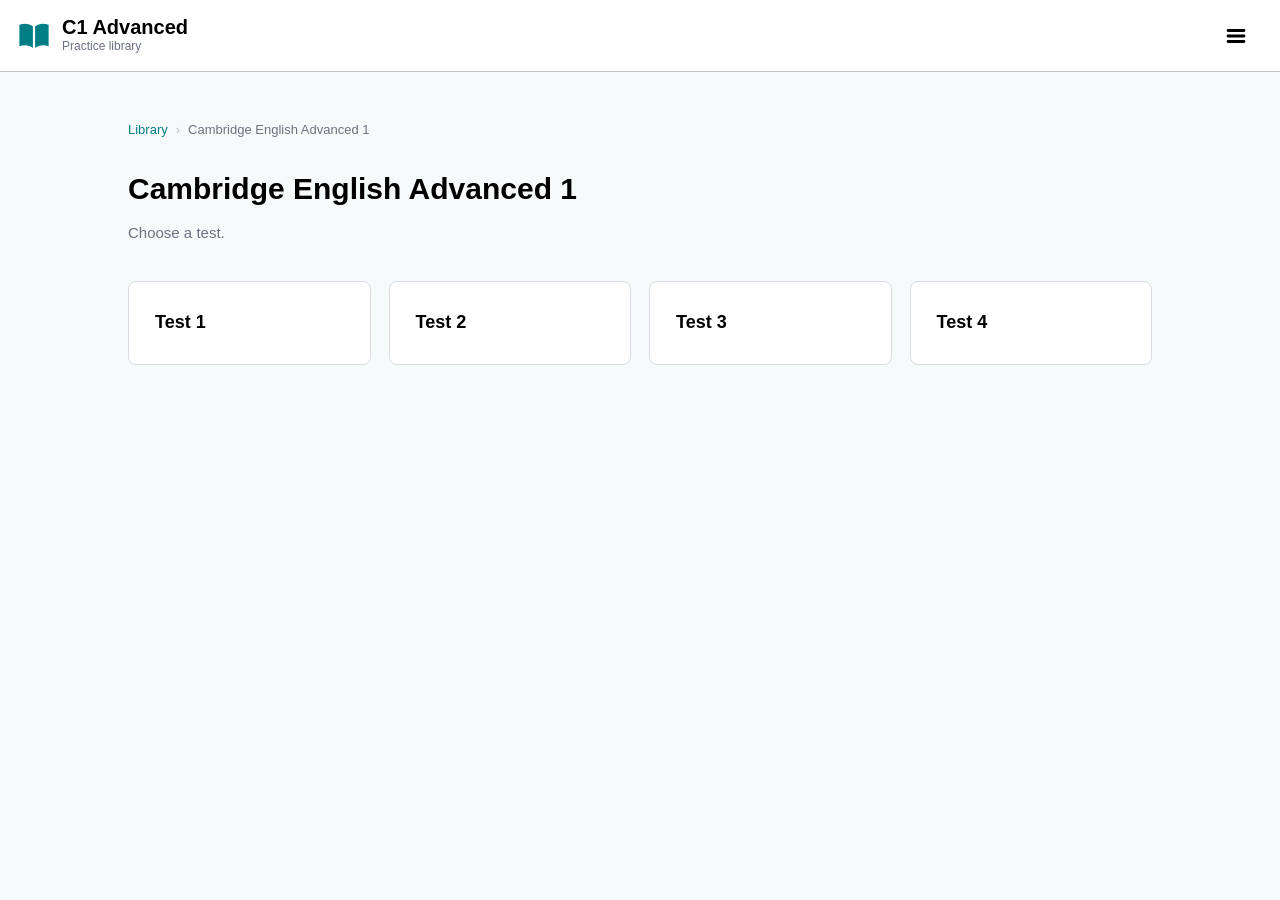
==== commit 13f49a9c: "rebranding" ====
--- a/book.html
+++ b/book.html
@@ -4,8 +4,9 @@
 <meta charset="UTF-8">
 <meta name="viewport" content="width=device-width, initial-scale=1.0">
 <title>C1 Advanced — Select Test</title>
-<link rel="stylesheet" href="css/base.css?v=4">
+<link rel="stylesheet" href="css/base.css?v=5">
 <script src="js/ui.js?v=4"></script>
+<script src="js/books.js?v=1"></script>
 </head>
 <body>
 
@@ -27,50 +28,32 @@
   </div>
 
   <h1 id="pageTitle">Select a test</h1>
-  <p class="subtitle">Pick any of the four tests in this book.</p>
+  <p class="subtitle">Choose a test.</p>
 
-  <div class="menu-grid" id="testGrid"></div>
+  <div class="menu-grid row" id="testGrid"></div>
 </div>
 
 <script>
-  const params = new URLSearchParams(window.location.search);
-  const book = params.get('book') || 'cae1';
+  const book = new URLSearchParams(window.location.search).get('book') || 'cae1';
+  const info = window.C1_BOOK(book) || { id: book, title: 'Unknown book', tests: [] };
 
-  const BOOKS = {
-    cae1: { title: 'Cambridge English Advanced 1', tests: 4 },
-    cae2: { title: 'Cambridge English Advanced 2', tests: 6 },
-    cae3: { title: 'Cambridge English Advanced 3', tests: 4 },
-    cae4: { title: 'Cambridge English Advanced 4', tests: 4 },
-    cae5: { title: 'Cambridge English Advanced 5', tests: 4 },
-  };
-
-  // FIX 1: Define info so the script knows how many tests exist
-  const info = BOOKS[book] || { title: 'Unknown book', tests: 4 };
-
-  // FIX 2: Restore the titles so the user knows which book they opened
   document.getElementById('bookTitle').textContent = info.title;
   document.getElementById('pageTitle').textContent = info.title;
+  document.title = 'C1 Advanced — ' + info.title;
 
+  // The tests stand in one row (one column on a narrow screen)
   const grid = document.getElementById('testGrid');
-
-  // FIX 3: Improved Logic for test numbering (Works for all books)
-  // Extract the number from 'cae2' -> 2
-  const bookNum = parseInt(book.replace('cae', '')); 
-  // Calculate start (e.g., Book 2: (2-1)*4 + 1 = 5)
-  const startNum = ((bookNum - 1) * 4) + 1;
-  const endNum = startNum + (info.tests - 1);
-  
-  for (let i = startNum; i <= endNum; i++) {
+  grid.style.setProperty('--cols', Math.max(1, info.tests.length));
+  info.tests.forEach(n => {
     const card = document.createElement('a');
     card.className = 'menu-card';
-    card.href = `test.html?book=${book}&test=${i}`;
-    
-    card.innerHTML = `
-      <span class="card-label">Test ${i}</span>
-      <span class="card-title">Practice Test ${i}</span>
-    `;
+    card.href = `test.html?book=${encodeURIComponent(info.id)}&test=${n}`;
+    const title = document.createElement('span');
+    title.className = 'card-title';
+    title.textContent = 'Test ' + n;
+    card.appendChild(title);
     grid.appendChild(card);
-  }
+  });
 </script>
 
 </body>
--- a/css/base.css
+++ b/css/base.css
@@ -394,7 +394,7 @@
 /* ---------------------------------------------------------
    Library pages
    --------------------------------------------------------- */
-.menu-container { max-width: 60rem; margin: 0 auto; padding: 3rem 2rem 5rem; }
+.menu-container { max-width: 68rem; margin: 0 auto; padding: 3rem 2rem 5rem; }
 .menu-container h1 { font-size: 1.875rem; margin: 0 0 0.5rem; color: var(--text); }
 .menu-container .subtitle { color: var(--muted); font-size: 0.9375rem; margin: 0 0 2.25rem; }
 .breadcrumb {
@@ -405,7 +405,18 @@
 .breadcrumb a:hover { text-decoration: underline; }
 .breadcrumb .sep { color: var(--line); }
 
-.menu-grid { display: grid; grid-template-columns: repeat(auto-fit, minmax(16.25rem, 1fr)); gap: 1.125rem; }
+.menu-grid { display: grid; gap: 1.125rem; }
+/* The books: four to a row, so the eight of them make two full rows; then two, then one */
+.menu-grid.books { grid-template-columns: repeat(4, minmax(0, 1fr)); }
+/* Tests of a book, papers of a test: all in one row, or all in one column on a narrow screen */
+.menu-grid.row { grid-template-columns: repeat(var(--cols, 4), minmax(0, 1fr)); }
+@media (max-width: 56em) {
+  .menu-grid.books { grid-template-columns: repeat(2, minmax(0, 1fr)); }
+  .menu-grid.row { grid-template-columns: minmax(0, 1fr); }
+}
+@media (max-width: 30em) {
+  .menu-grid.books { grid-template-columns: minmax(0, 1fr); }
+}
 .menu-card {
   background: var(--surface);
   border: 1px solid var(--border);
@@ -414,8 +425,11 @@
   cursor: pointer;
   transition: border-color 0.15s, transform 0.15s, box-shadow 0.15s;
   display: flex; flex-direction: column; gap: 0.375rem;
-  text-align: left; font-family: inherit; font-size: inherit; color: inherit;
-}
+  justify-content: center; min-height: 5.25rem;
+  text-align: left; font-family: inherit; font-size: inherit; color: inherit; text-decoration: none;
+}
+/* a card with a label and details starts from the top; one with only a name is centred */
+.menu-card:has(.card-label) { justify-content: flex-start; }
 .menu-card:hover { border-color: var(--teal); transform: translateY(-2px); box-shadow: 0 6px 16px var(--card-shadow); }
 .menu-card .card-label { font-size: 0.75rem; text-transform: uppercase; letter-spacing: 1px; color: var(--teal); font-weight: bold; }
 .menu-card .card-title { font-size: 1.125rem; font-weight: bold; color: var(--text); }
